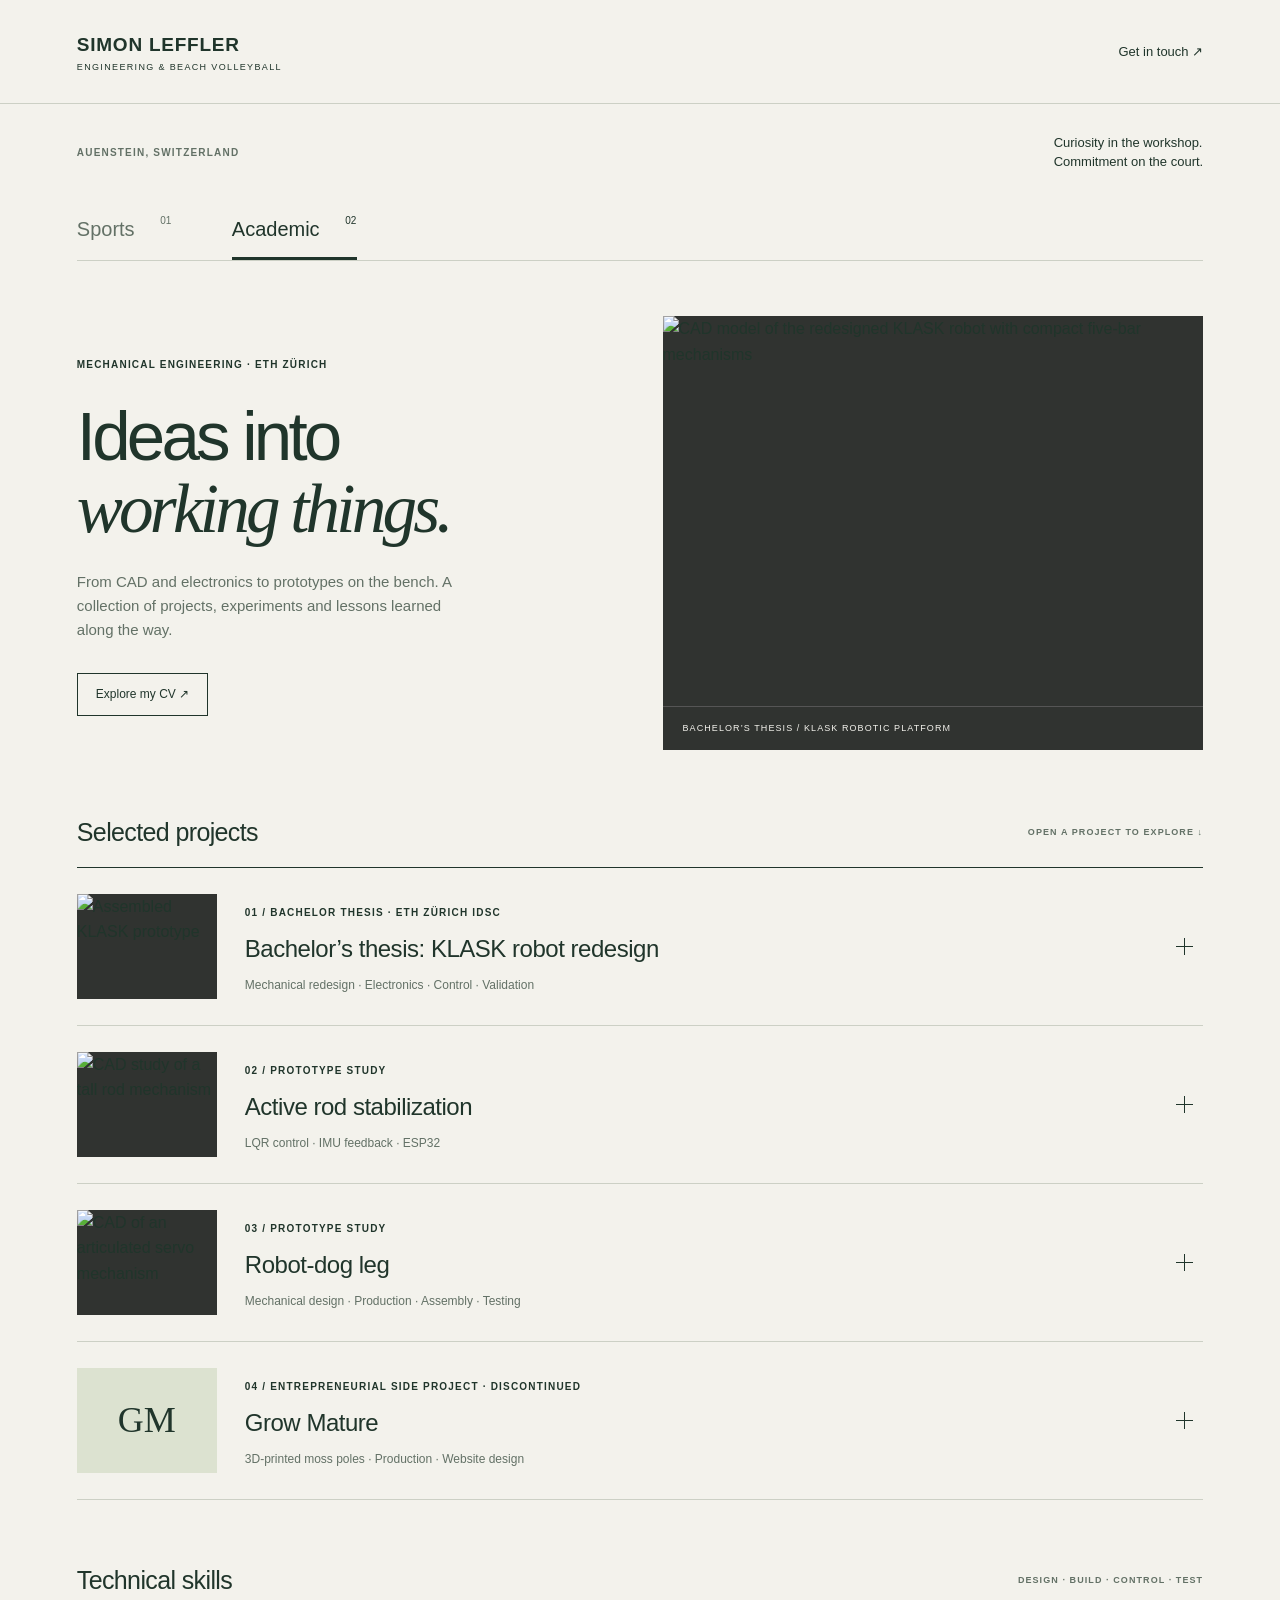
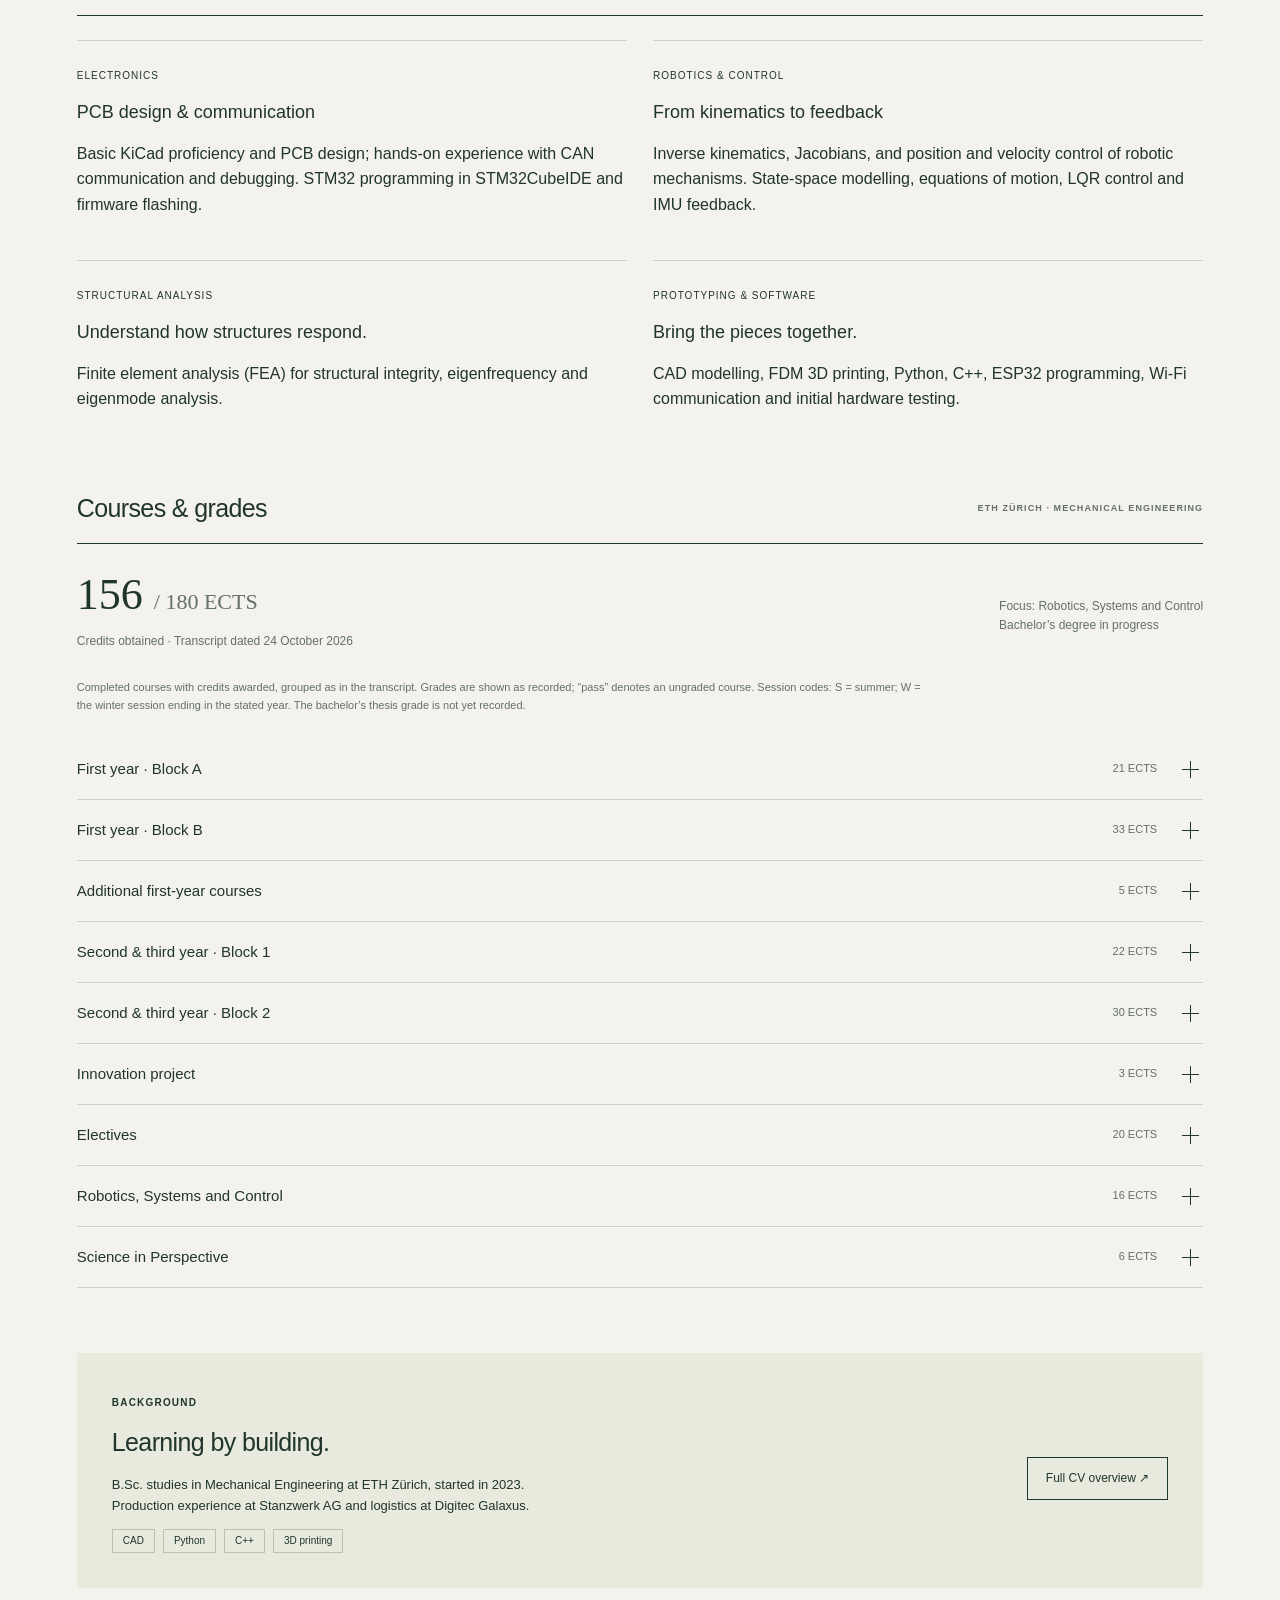
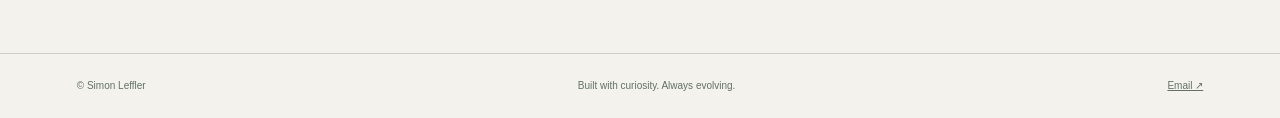
==== index.html @ 55ed2391 "Publish portfolio pages and styling" ====
<!doctype html>
<html lang="en"><head><meta charset="UTF-8"><meta name="viewport" content="width=device-width, initial-scale=1"><meta name="description" content="Simon Leffler — mechanical engineering at ETH Zürich, hands-on projects and beach volleyball."><title>Simon Leffler — Sports & Academic</title><link rel="stylesheet" href="style.css"></head>
<body><header><a class="wordmark" href="#academic">SIMON LEFFLER<span>ENGINEERING & BEACH VOLLEYBALL</span></a><a class="contact" href="mailto:simon.leffler@hotmail.ch">Get in touch ↗</a></header>
<main><div class="intro"><span class="eyebrow">AUENSTEIN, SWITZERLAND</span><p>Curiosity in the workshop.<br>Commitment on the court.</p></div>
<nav role="tablist" aria-label="Portfolio sections"><button role="tab" id="tab-sports" aria-controls="sports" aria-selected="false" tabindex="-1">Sports <span>01</span></button><button role="tab" id="tab-academic" aria-controls="academic" aria-selected="true">Academic <span>02</span></button></nav>
<section id="academic" role="tabpanel" aria-labelledby="tab-academic"><div class="hero academic-hero"><div><span class="eyebrow">MECHANICAL ENGINEERING · ETH ZÜRICH</span><h1>Ideas into<br><em>working things.</em></h1><p>From CAD and electronics to prototypes on the bench. A collection of projects, experiments and lessons learned along the way.</p><a class="button" href="cv.html">Explore my CV ↗</a></div><figure><img src="assets/klask-final.webp" alt="CAD model of the redesigned KLASK robot with compact five-bar mechanisms"><figcaption>BACHELOR’S THESIS / KLASK ROBOTIC PLATFORM</figcaption></figure></div>
<div class="section-label"><h2>Selected projects</h2><span>OPEN A PROJECT TO EXPLORE ↓</span></div>
<details class="project" id="klask"><summary><img src="assets/klask-built.webp" alt="Assembled KLASK prototype"><div><span class="eyebrow">01 / BACHELOR THESIS · ETH ZÜRICH IDSC</span><h3>Bachelor’s thesis: KLASK robot redesign</h3><p>Mechanical redesign · Electronics · Control · Validation</p></div><span class="plus" aria-hidden="true"></span></summary><div class="project-body"><div class="text-grid"><div><h4>The project</h4><p>Redesigning the existing Klasktron platform into a smaller, more affordable and easier-to-assemble research platform. A five-bar parallel linkage replaces the earlier gantry architecture, with two base-mounted direct-drive motors controlling each player mechanism.</p><p>The work brings together PETG parts, workspace analysis, a custom four-layer power/CAN PCB and experimental motion tests. Reinforcement-learning integration and competitive gameplay evaluation remain follow-on work.</p></div><div><h4>What changed</h4><div class="metrics"><div><strong>62%</strong><span>less reported mechanism bench area</span></div><div><strong>59%</strong><span>lower scoped per-player cost</span></div></div><p class="fine">Comparisons exclude camera stands from footprint and exclude power supplies, printed parts, shipping and game board from cost. These are not complete-system savings.</p><p>Motion testing reached a peak encoder-derived speed of 1.34 m/s in circular escalation. A separate circle test measured 1.55 mm radial RMS tracking error at a commanded 0.8 m/s.</p></div></div>
<h4>From CAD to hardware</h4><div class="gallery"><figure><a href="assets/klask-early.webp" target="_blank" rel="noopener"><img loading="lazy" src="assets/klask-early.webp" alt="Earlier KLASK CAD configuration with motors around the board"></a><figcaption>Earlier assembly configuration</figcaption></figure><figure><a href="assets/klask-final.webp" target="_blank" rel="noopener"><img loading="lazy" src="assets/klask-final.webp" alt="Compact KLASK CAD configuration"></a><figcaption>Compact assembly configuration</figcaption></figure><figure><a href="assets/pcb.webp" target="_blank" rel="noopener"><img loading="lazy" src="assets/pcb.webp" alt="Custom power and CAN breakout PCB render"></a><figcaption>Custom four-layer power / CAN interface</figcaption></figure><figure><a href="assets/klask-built.webp" target="_blank" rel="noopener"><img loading="lazy" src="assets/klask-built.webp" alt="Physical KLASK prototype on a laboratory table"></a><figcaption>The assembled prototype</figcaption></figure></div>
<h4>What I learned</h4><p>Alongside the mechanical redesign, I gained experience programming STM32 microcontrollers in STM32CubeIDE and flashing firmware onto the hardware.</p><div class="learning-grid"><article><span>01 / MECHANICS</span><h5>Design the whole system.</h5><p>A compact mechanism still needs accessible connectors, cable clearance and serviceable joints. Bearing fits and PETG creep matter beyond the CAD model.</p></article><article><span>02 / ANALYSIS</span><h5>Match the model to the hardware.</h5><p>Geometry, travel, friction and mass properties must match before simulation and measured torque can be compared meaningfully.</p></article><article><span>03 / CONTROL</span><h5>Simpler hardware can demand more control work.</h5><p>The five-bar design required substantial tuning, debugging and repeated tests. Geometry changes needed corresponding software changes and explicit stopping behaviour.</p></article><article><span>04 / EXPERIMENTS</span><h5>Keep measurements distinct.</h5><p>Tracking error, encoder drift and striker motion describe different things. CAN communication errors remain unresolved; the added oscillator did not fix them.</p></article></div><p class="source">Based on the thesis discussion and conclusion, hardware/CAD documentation, PCB documentation and workspace analysis. Learning summaries are editorial drafts for review.</p></div></details>
<details class="project"><summary><img src="assets/rod-cad.webp" alt="CAD study of a tall rod mechanism"><div><span class="eyebrow">02 / PROTOTYPE STUDY</span><h3>Active rod stabilization</h3><p>LQR control · IMU feedback · ESP32</p></div><span class="plus" aria-hidden="true"></span></summary><div class="project-body"><h4>Stabilizing an unstable equilibrium</h4><p>This project uses a drone motor to stabilize a rod around its unstable zero position. An inertial measurement unit (IMU) provides feedback for a linear quadratic regulator (LQR), bringing dynamic modelling and control into a physical prototype.</p><p>The work combines CAD modelling, ESP32 programming and Wi-Fi communication with controller tuning and initial hardware tests.</p><div class="media-pair"><img loading="lazy" src="assets/rod-cad.webp" alt="Rod assembly CAD with a base and multiple mounted components"><video controls playsinline preload="none" poster="assets/rod-poster.webp" aria-label="Rod mechanism prototype demonstration"><source src="assets/rod-demo.mp4" type="video/mp4"></video></div><h4>What I learned</h4><div class="learning-grid"><article><span>01 / MODELLING</span><h5>Turn mechanics into a control model.</h5><p>Deriving equations of motion (EOM) and expressing the dynamics in state-space form connected the physical system to LQR controller design.</p></article><article><span>02 / CONTROL</span><h5>Take feedback control onto the bench.</h5><p>Working with IMU feedback, tuning the controller and running initial tests showed how a theoretical design behaves on real hardware.</p></article><article><span>03 / BUILDING</span><h5>Connect CAD to a working prototype.</h5><p>Early hands-on project experience brought CAD modelling, physical assembly and testing together in one system.</p></article><article><span>04 / EMBEDDED SYSTEMS</span><h5>Program and communicate with the controller.</h5><p>ESP32 programming and Wi-Fi communication added practical experience at the interface between the embedded controller and the development setup.</p></article></div></div></details>
<details class="project"><summary><img src="assets/servo-cad.webp" alt="CAD of an articulated servo mechanism"><div><span class="eyebrow">03 / PROTOTYPE STUDY</span><h3>Robot-dog leg</h3><p>Mechanical design · Production · Assembly · Testing</p></div><span class="plus" aria-hidden="true"></span></summary><div class="project-body"><h4>From leg design to a working prototype</h4><p>Mechanical design, production, assembly and testing of a leg mechanism intended for integration into a robot dog. The CAD model and physical prototype connect the designed linkage geometry with the movement of the assembled mechanism.</p><div class="media-pair"><img loading="lazy" src="assets/servo-cad.webp" alt="Articulated mechanism CAD with orange and blue links"><video controls playsinline preload="none" poster="assets/servo-poster.webp" aria-label="Servo mechanism motion demonstration"><source src="assets/servo-demo.mp4" type="video/mp4"></video></div><h4>What I learned</h4><div class="text-grid"><div><h5>Design for production and assembly.</h5><p>Developing the leg involved taking a CAD mechanism through part production and assembly, connecting design decisions with the practical requirements of a physical build.</p></div><div><h5>Test before system integration.</h5><p>Testing the assembled leg provided hands-on experience assessing its motion before integration into a complete robot dog.</p></div></div></div></details>
<details class="project text-project"><summary><span class="project-icon">GM</span><div><span class="eyebrow">04 / ENTREPRENEURIAL SIDE PROJECT · DISCONTINUED</span><h3>Grow Mature</h3><p>3D-printed moss poles · Production · Website design</p></div><span class="plus" aria-hidden="true"></span></summary><div class="project-body"><div class="text-grid"><div><h4>From idea to customer</h4><p>A venture producing 3D-printed moss poles for climbing plants. I handled product development and production, website design and shop setup, packaging, shipping, branding, marketing and customer communication.</p><p>The project was discontinued because of limited time.</p></div><div><h4>Learning themes</h4><p>Turning a product idea into a manufacturable item and an online offering; managing the workflow from 3D printing to fulfilment and customer support. Running the venture also highlighted the time required to sustain both production and day-to-day operations.</p></div></div></div></details>
<section class="skills-section"><div class="section-label"><h2>Technical skills</h2><span>DESIGN · BUILD · CONTROL · TEST</span></div><div class="learning-grid"><article><span>ELECTRONICS</span><h5>PCB design & communication</h5><p>Basic KiCad proficiency and PCB design; hands-on experience with CAN communication and debugging. STM32 programming in STM32CubeIDE and firmware flashing.</p></article><article><span>ROBOTICS & CONTROL</span><h5>From kinematics to feedback</h5><p>Inverse kinematics, Jacobians, and position and velocity control of robotic mechanisms. State-space modelling, equations of motion, LQR control and IMU feedback.</p></article><article><span>STRUCTURAL ANALYSIS</span><h5>Understand how structures respond.</h5><p>Finite element analysis (FEA) for structural integrity, eigenfrequency and eigenmode analysis.</p></article><article><span>PROTOTYPING & SOFTWARE</span><h5>Bring the pieces together.</h5><p>CAD modelling, FDM 3D printing, Python, C++, ESP32 programming, Wi-Fi communication and initial hardware testing.</p></article></div></section><section class="coursework" id="coursework"><div class="section-label"><h2>Courses & grades</h2><span>ETH ZÜRICH · MECHANICAL ENGINEERING</span></div><div class="study-progress"><div><strong>156 <span>/ 180 ECTS</span></strong><p>Credits obtained · Transcript dated 24 October 2026</p></div><p>Focus: Robotics, Systems and Control<br>Bachelor’s degree in progress</p></div><p class="fine">Completed courses with credits awarded, grouped as in the transcript. Grades are shown as recorded; “pass” denotes an ungraded course. Session codes: S = summer; W = the winter session ending in the stated year. The bachelor’s thesis grade is not yet recorded.</p><details class="course-group"><summary><span>First year · Block A</span><span>21 ECTS</span><span class="plus" aria-hidden="true"></span></summary><div class="table-scroll"><table><caption>First year · Block A — completed courses</caption><thead><tr><th scope="col">Course</th><th scope="col">Grade</th><th scope="col">ECTS</th><th scope="col">Session</th></tr></thead><tbody><tr><th scope="row">Analysis I</th><td>5.5</td><td>7</td><td>S24</td></tr><tr><th scope="row">Mechanics I</th><td>5.5</td><td>6</td><td>S24</td></tr><tr><th scope="row">Computer Science I</th><td>5.75</td><td>4</td><td>S24</td></tr><tr><th scope="row">Chemistry</th><td>5.75</td><td>4</td><td>S24</td></tr></tbody></table></div></details><details class="course-group"><summary><span>First year · Block B</span><span>33 ECTS</span><span class="plus" aria-hidden="true"></span></summary><div class="table-scroll"><table><caption>First year · Block B — completed courses</caption><thead><tr><th scope="col">Course</th><th scope="col">Grade</th><th scope="col">ECTS</th><th scope="col">Session</th></tr></thead><tbody><tr><th scope="row">Linear Algebra I/Linear Algebra II</th><td>4.25</td><td>6</td><td>S24</td></tr><tr><th scope="row">Computer Science II</th><td>5.25</td><td>4</td><td>S24</td></tr><tr><th scope="row">Analysis II</th><td>5.75</td><td>7</td><td>S24</td></tr><tr><th scope="row">Physics</th><td>5.75</td><td>5</td><td>S24</td></tr><tr><th scope="row">Machine Design</th><td>5</td><td>5</td><td>S24</td></tr><tr><th scope="row">Mechanics II</th><td>5.25</td><td>6</td><td>S24</td></tr></tbody></table></div></details><details class="course-group"><summary><span>Additional first-year courses</span><span>5 ECTS</span><span class="plus" aria-hidden="true"></span></summary><div class="table-scroll"><table><caption>Additional first-year courses — completed courses</caption><thead><tr><th scope="col">Course</th><th scope="col">Grade</th><th scope="col">ECTS</th><th scope="col">Session</th></tr></thead><tbody><tr><th scope="row">Engineering Design and Material Selection</th><td>5.5</td><td>4</td><td>W24</td></tr><tr><th scope="row">Laboratory Course in Physics for Students in Mechanical Engineering</th><td>pass</td><td>1</td><td>S24</td></tr></tbody></table></div></details><details class="course-group"><summary><span>Second &amp; third year · Block 1</span><span>22 ECTS</span><span class="plus" aria-hidden="true"></span></summary><div class="table-scroll"><table><caption>Second &amp; third year · Block 1 — completed courses</caption><thead><tr><th scope="col">Course</th><th scope="col">Grade</th><th scope="col">ECTS</th><th scope="col">Session</th></tr></thead><tbody><tr><th scope="row">Mechanics III</th><td>5</td><td>6</td><td>W25</td></tr><tr><th scope="row">Control Systems I</th><td>5</td><td>4</td><td>W25</td></tr><tr><th scope="row">Thermodynamics I</th><td>4.5</td><td>4</td><td>W25</td></tr><tr><th scope="row">Electrical Engineering I</th><td>4.75</td><td>4</td><td>W25</td></tr><tr><th scope="row">Analysis III</th><td>5.25</td><td>4</td><td>W25</td></tr></tbody></table></div></details><details class="course-group"><summary><span>Second &amp; third year · Block 2</span><span>30 ECTS</span><span class="plus" aria-hidden="true"></span></summary><div class="table-scroll"><table><caption>Second &amp; third year · Block 2 — completed courses</caption><thead><tr><th scope="col">Course</th><th scope="col">Grade</th><th scope="col">ECTS</th><th scope="col">Session</th></tr></thead><tbody><tr><th scope="row">Thermodynamics II</th><td>4.75</td><td>4</td><td>S25</td></tr><tr><th scope="row">Fluid Dynamics</th><td>4.75</td><td>8</td><td>S25</td></tr><tr><th scope="row">Thermodynamics III</th><td>5</td><td>3</td><td>S25</td></tr><tr><th scope="row">Stochastics and Machine Learning</th><td>5</td><td>5</td><td>S25</td></tr><tr><th scope="row">Quantum Mechanics</th><td>4.5</td><td>4</td><td>S25</td></tr><tr><th scope="row">Engineering Materials and Production</th><td>4</td><td>6</td><td>S25</td></tr></tbody></table></div></details><details class="course-group"><summary><span>Innovation project</span><span>3 ECTS</span><span class="plus" aria-hidden="true"></span></summary><div class="table-scroll"><table><caption>Innovation project — completed courses</caption><thead><tr><th scope="col">Course</th><th scope="col">Grade</th><th scope="col">ECTS</th><th scope="col">Session</th></tr></thead><tbody><tr><th scope="row">Innovation Project</th><td>5.25</td><td>3</td><td>W25</td></tr></tbody></table></div></details><details class="course-group"><summary><span>Electives</span><span>20 ECTS</span><span class="plus" aria-hidden="true"></span></summary><div class="table-scroll"><table><caption>Electives — completed courses</caption><thead><tr><th scope="col">Course</th><th scope="col">Grade</th><th scope="col">ECTS</th><th scope="col">Session</th></tr></thead><tbody><tr><th scope="row">Manufacturing</th><td>5</td><td>4</td><td>W26</td></tr><tr><th scope="row">Introduction to Finite Element Analysis</th><td>4.5</td><td>4</td><td>S26</td></tr><tr><th scope="row">Managerial Economics</th><td>5.25</td><td>4</td><td>W26</td></tr><tr><th scope="row">Mass Transfer</th><td>4</td><td>4</td><td>W26</td></tr><tr><th scope="row">Materials for Mechanical Engineers</th><td>5</td><td>4</td><td>S26</td></tr></tbody></table></div></details><details class="course-group"><summary><span>Robotics, Systems and Control</span><span>16 ECTS</span><span class="plus" aria-hidden="true"></span></summary><div class="table-scroll"><table><caption>Robotics, Systems and Control — completed courses</caption><thead><tr><th scope="col">Course</th><th scope="col">Grade</th><th scope="col">ECTS</th><th scope="col">Session</th></tr></thead><tbody><tr><th scope="row">Introduction to Photonics</th><td>5.25</td><td>4</td><td>W26</td></tr><tr><th scope="row">Manufacturing of Electronic Devices</th><td>4.75</td><td>4</td><td>W26</td></tr><tr><th scope="row">Microrobotics</th><td>5.5</td><td>4</td><td>W26</td></tr><tr><th scope="row">Nanorobotics</th><td>4.75</td><td>4</td><td>S26</td></tr></tbody></table></div></details><details class="course-group"><summary><span>Science in Perspective</span><span>6 ECTS</span><span class="plus" aria-hidden="true"></span></summary><div class="table-scroll"><table><caption>Science in Perspective — completed courses</caption><thead><tr><th scope="col">Course</th><th scope="col">Grade</th><th scope="col">ECTS</th><th scope="col">Session</th></tr></thead><tbody><tr><th scope="row">Aesthetics: On the History and Theory of Beauty</th><td>5.5</td><td>3</td><td>S25</td></tr><tr><th scope="row">Technology and Policy of Electrical Energy Storage</th><td>4.75</td><td>3</td><td>S25</td></tr></tbody></table></div></details></section><aside class="cv-strip"><div><span class="eyebrow">BACKGROUND</span><h2>Learning by building.</h2><p>B.Sc. studies in Mechanical Engineering at ETH Zürich, started in 2023.<br>Production experience at Stanzwerk AG and logistics at Digitec Galaxus.</p><div class="tags"><span>CAD</span><span>Python</span><span>C++</span><span>3D printing</span></div></div><a class="button" href="cv.html">Full CV overview ↗</a></aside></section>
<section id="sports" role="tabpanel" aria-labelledby="tab-sports" hidden><div class="hero sports-hero"><div><span class="eyebrow">BEACH VOLLEYBALL · BLOCKER</span><h1>One point.<br><em>Then the next.</em></h1><p>From Auenstein to the top of Swiss beach volleyball. The seasons, the people and the work behind the results.</p><a class="button" href="assets/sponsoring-2027.pdf" target="_blank" rel="noopener">Sponsoring 2027 ↗</a></div><figure><img src="assets/sport.webp" alt="Simon Leffler holding a volleyball on court"><figcaption>SIMON LEFFLER / BEACH VOLLEYBALL</figcaption></figure></div><div class="sport-intro"><p>Swiss U23 champion in 2024 & 2025.<br>Fourth at the Elite Swiss Championships in 2026.</p><span>190 CM<br>AUENSTEIN, AARGAU</span></div><div class="section-label"><h2>Season by season</h2><span>OPEN A YEAR TO EXPLORE ↓</span></div><div id="seasons"></div><aside class="cv-strip"><div><span class="eyebrow">THE NEXT CHAPTER</span><h2>More time on the sand.</h2><p>The 2027 ambition: more quality in training and recovery,<br>more international experience, and greater consistency.</p></div><a class="button" href="mailto:simon.leffler@hotmail.ch">Let’s connect ↗</a></aside></section>
</main><footer><span>© Simon Leffler</span><span>Built with curiosity. Always evolving.</span><a href="mailto:simon.leffler@hotmail.ch">Email ↗</a></footer><script src="content.js"></script><script src="app.js"></script></body></html>
---- style.css ----
:root{--paper:#f3f2ec;--ink:#20352b;--muted:#637166;--line:#ccd0c5;--accent:#d6e6a7}*{box-sizing:border-box}body{margin:0;background:var(--paper);color:var(--ink);font-family:Arial,Helvetica,sans-serif;line-height:1.6}a{color:inherit}button{font:inherit}header,main,footer{max-width:1440px;margin:auto;padding-left:6%;padding-right:6%}header{display:flex;justify-content:space-between;align-items:center;padding-top:30px;padding-bottom:28px;border-bottom:1px solid var(--line)}.wordmark{font-size:19px;font-weight:800;text-decoration:none;letter-spacing:.04em}.wordmark span{display:block;font-size:9px;letter-spacing:.15em;font-weight:400}.contact{font-size:13px;text-decoration:none}.intro{display:flex;justify-content:space-between;align-items:center;padding:30px 0}.intro p{margin:0;font-size:13px;line-height:1.45}.eyebrow,.section-label>span{font-size:10px;letter-spacing:.12em;font-weight:600}.intro>.eyebrow{color:var(--muted)}nav{display:flex;gap:30px;border-bottom:1px solid var(--line)}nav button{background:none;border:0;border-bottom:3px solid transparent;padding:12px 0;min-width:125px;text-align:left;color:var(--muted);font-size:20px;cursor:pointer}nav button[aria-selected=true]{color:var(--ink);border-color:var(--ink)}nav button span{font-size:10px;margin-left:20px;vertical-align:top}.hero{display:grid;grid-template-columns:1fr 1fr;gap:45px;align-items:center;padding:55px 0 62px}.hero h1{font-size:clamp(44px,5.4vw,76px);line-height:1.04;letter-spacing:-.055em;font-weight:500;margin:25px 0}.hero h1 em{font-family:Georgia,serif;font-weight:400}.hero p{max-width:400px;font-size:15px;color:var(--muted)}.button{display:inline-block;text-decoration:none;border:1px solid var(--ink);padding:11px 18px;font-size:12px;margin-top:16px}.button:hover{background:var(--ink);color:var(--paper)}figure{margin:0}.hero figure{background:#303330;overflow:hidden}.hero img{width:100%;height:390px;object-fit:contain;display:block}.hero figcaption{color:#f3f2ec;font-size:9px;letter-spacing:.12em;padding:14px 20px;border-top:1px solid #555}.sports-hero img{object-fit:cover}.section-label{display:flex;justify-content:space-between;align-items:center;border-bottom:1px solid var(--ink);padding-bottom:15px}h2{font-size:25px;letter-spacing:-.025em;font-weight:500;margin:0}.section-label>span{color:var(--muted);font-size:9px}.project{border-bottom:1px solid var(--line)}summary{cursor:pointer;list-style:none}summary::-webkit-details-marker{display:none}.project>summary{display:grid;grid-template-columns:140px 1fr 30px;gap:28px;align-items:center;padding:26px 0}.project>summary>img{width:140px;height:105px;object-fit:cover;background:#303330}.project>summary h3{font-size:24px;font-weight:500;letter-spacing:-.02em;margin:7px 0}.project>summary p{font-size:12px;margin:0;color:var(--muted)}.plus{width:24px;height:24px;position:relative}.plus:before,.plus:after{content:'';position:absolute;background:var(--ink);width:17px;height:1px;left:3px;top:12px}.plus:after{transform:rotate(90deg)}details[open]>summary .plus:after{transform:none}.project-body{padding:12px 0 45px}h4{font-size:21px;font-weight:500;margin:16px 0}h5{font-size:18px;line-height:1.3;margin:15px 0;font-weight:500}.project-body p{font-size:14px;color:#4c5c51;max-width:800px}.text-grid{display:grid;grid-template-columns:1fr 1fr;gap:60px}.metrics{display:flex;gap:35px}.metrics strong{font:48px Georgia,serif;display:block}.metrics span{font-size:11px;display:block;max-width:140px}.project-body .fine,.fine{font-size:11px;line-height:1.6}.gallery{display:grid;grid-template-columns:1fr 1fr;gap:20px;margin:24px 0 40px}.gallery img{display:block;width:100%;height:300px;object-fit:contain;background:#303330}.gallery figcaption{font-size:11px;padding-top:8px;color:var(--muted)}.learning-grid{display:grid;grid-template-columns:1fr 1fr;gap:26px}.learning-grid article{border-top:1px solid var(--line);padding-top:20px}.learning-grid article>span{font-size:10px;letter-spacing:.1em}.source{font-size:11px!important;margin-top:28px}.media-pair{display:grid;grid-template-columns:1fr 1fr;gap:25px;margin-top:30px}.media-pair img,.media-pair video{width:100%;height:460px;object-fit:contain;background:#303330}.project-icon{font:36px Georgia,serif;background:#dce2d0;height:105px;display:grid;place-items:center}.cv-strip{margin:65px 0;display:flex;justify-content:space-between;align-items:center;padding:35px;background:#e7eadd;gap:25px}.cv-strip h2{margin-top:8px}.cv-strip p{font-size:13px}.cv-strip .button{white-space:nowrap}.tags{display:flex;gap:8px;flex-wrap:wrap}.tags span{font-size:10px;border:1px solid #bac3ae;padding:3px 10px}.sport-intro{display:flex;justify-content:space-between;padding:0 0 45px;align-items:center}.sport-intro p{font:25px/1.5 Georgia,serif}.sport-intro>span{font-size:10px;letter-spacing:.12em}.year{border-bottom:1px solid var(--line)}.year summary{display:grid;grid-template-columns:120px 1fr 30px;align-items:center;padding:25px 0;gap:20px}.year-number{font:36px Georgia,serif}.year-title{font-size:18px}.year-body{padding:0 0 30px 140px}.year-body p{font-size:14px}.year-body ul{padding-left:20px;font-size:14px}.pending{border-left:2px solid #becb9e;padding-left:16px;color:var(--muted);font-size:12px!important}.year-body .badge{font-size:10px;letter-spacing:.1em;color:var(--muted)}footer{border-top:1px solid var(--line);padding-top:24px;padding-bottom:24px;display:flex;justify-content:space-between;font-size:10px;color:var(--muted)}[hidden]{display:none!important}:focus-visible{outline:3px solid #8a9e54;outline-offset:5px}summary:hover h3,summary:hover .year-title{text-decoration:underline;text-underline-offset:5px}@media(max-width:750px){header,main,footer{padding-left:6%;padding-right:6%}.wordmark{font-size:16px}.intro{gap:20px}.intro p{font-size:11px}.hero{grid-template-columns:1fr;gap:25px;padding:35px 0}.hero h1{font-size:52px}.hero img{height:320px}.hero p{max-width:100%}.project>summary{grid-template-columns:75px 1fr 22px;gap:15px}.project>summary>img,.project-icon{width:75px;height:80px}.project>summary h3{font-size:19px}.project>summary .eyebrow{font-size:8px}.project>summary p{font-size:10px}.section-label>span{max-width:105px;text-align:right}.text-grid,.learning-grid{grid-template-columns:1fr;gap:12px}.gallery{gap:12px}.gallery img{height:180px}.media-pair{gap:12px}.media-pair img,.media-pair video{height:330px}.cv-strip{display:block;padding:25px;margin:40px 0}.year summary{grid-template-columns:75px 1fr 24px;gap:12px}.year-number{font-size:28px}.year-title{font-size:16px}.year-body{padding-left:0}.sport-intro{gap:15px}.sport-intro p{font-size:20px}footer{gap:15px;flex-wrap:wrap}footer span:nth-child(2){display:none}}
.skills-section,.coursework{margin-top:60px}.skills-section .learning-grid{margin-top:24px}.study-progress{display:flex;justify-content:space-between;align-items:center;gap:25px;padding:25px 0 5px}.study-progress strong{font:44px Georgia,serif}.study-progress strong span{font-size:22px;color:var(--muted)}.study-progress p{font-size:12px;color:var(--muted)}.coursework>.fine{max-width:850px;margin-bottom:25px;color:var(--muted)}.course-group{border-bottom:1px solid var(--line)}.course-group summary{display:grid;grid-template-columns:1fr auto 24px;gap:22px;align-items:center;padding:18px 0;font-size:15px}.course-group summary>span:nth-child(2){font-size:11px;color:var(--muted)}.table-scroll{overflow-x:auto;margin-bottom:22px}table{width:100%;border-collapse:collapse;text-align:left;font-size:12px}caption{text-align:left;font-size:11px;color:var(--muted);padding:0 0 12px}th,td{padding:12px 10px;border-bottom:1px solid var(--line);vertical-align:top}thead th{font-size:10px;text-transform:uppercase;letter-spacing:.08em}tbody th{font-weight:400}td{white-space:nowrap;font-variant-numeric:tabular-nums}th:first-child{padding-left:0;width:65%}@media(max-width:750px){.study-progress{align-items:start;flex-direction:column;gap:0}.course-group summary{gap:10px;font-size:14px}th,td{padding:10px 6px}.skills-section,.coursework{margin-top:40px}}
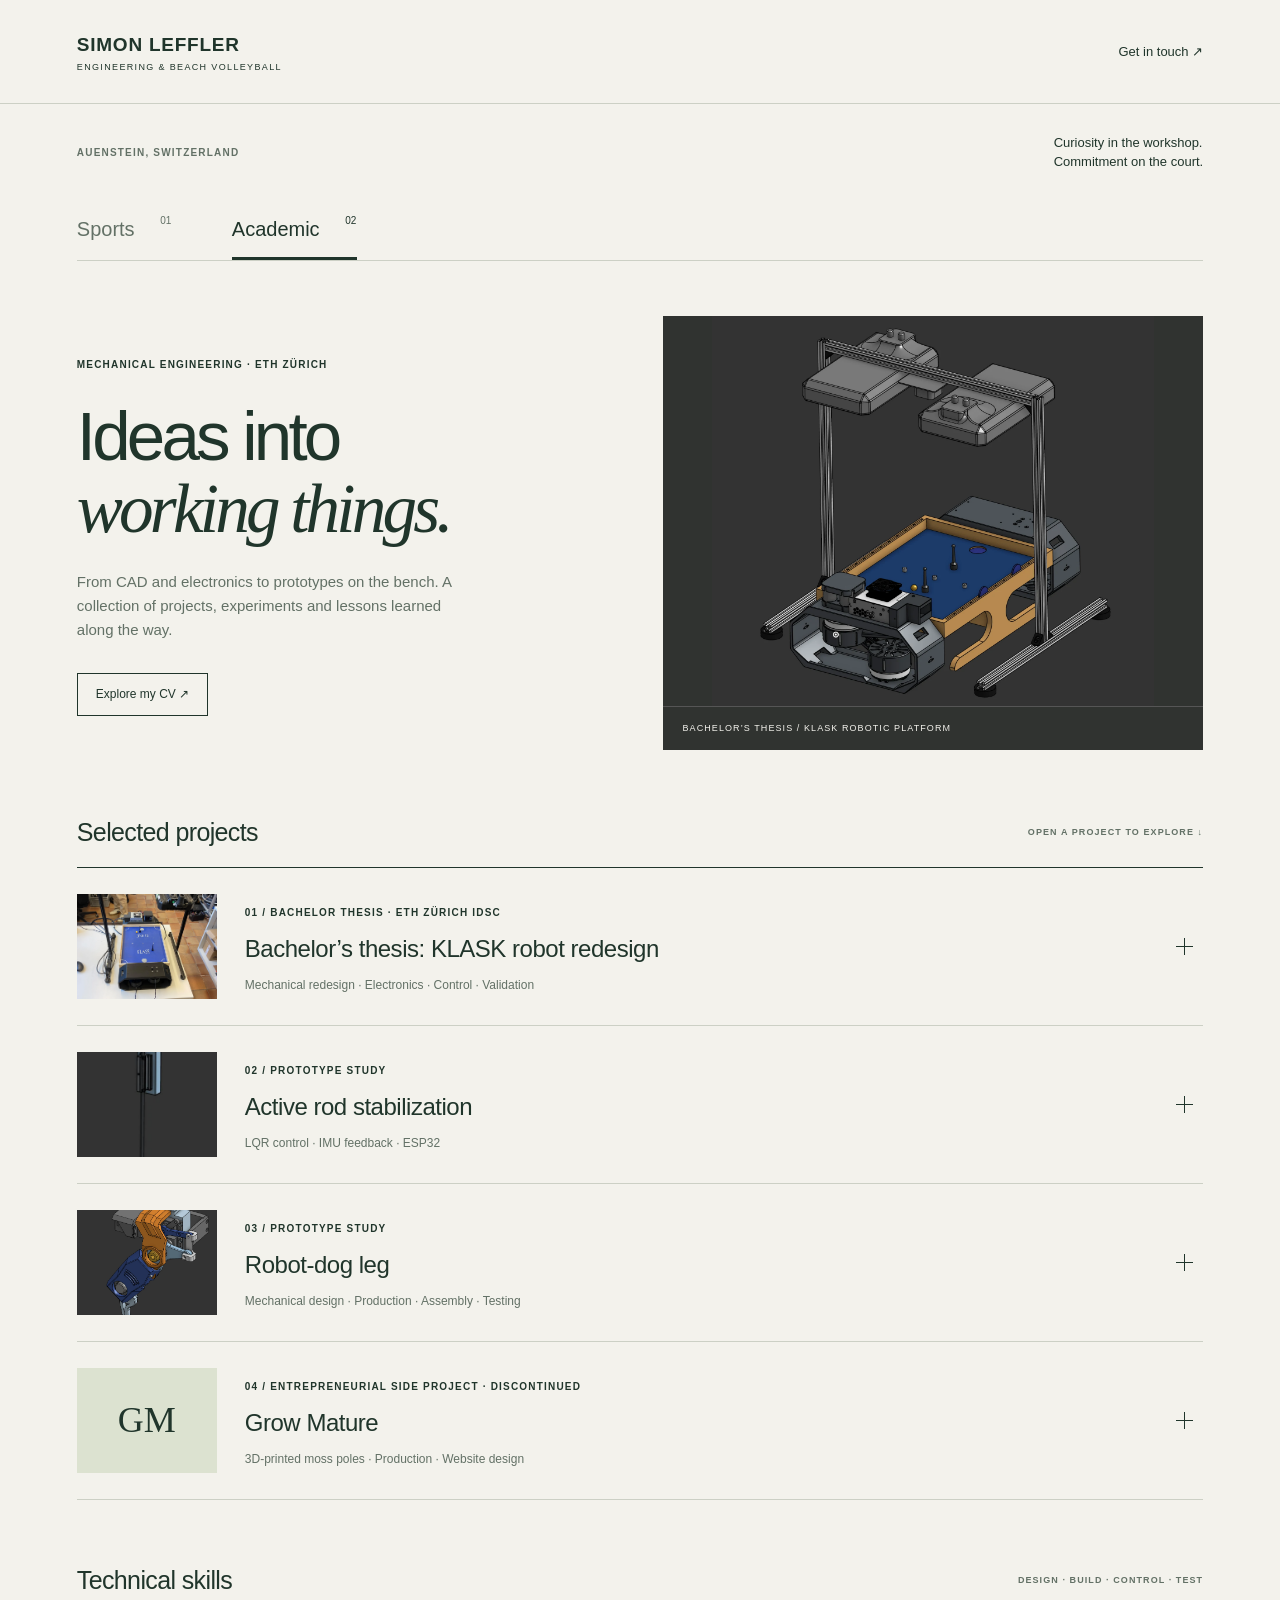
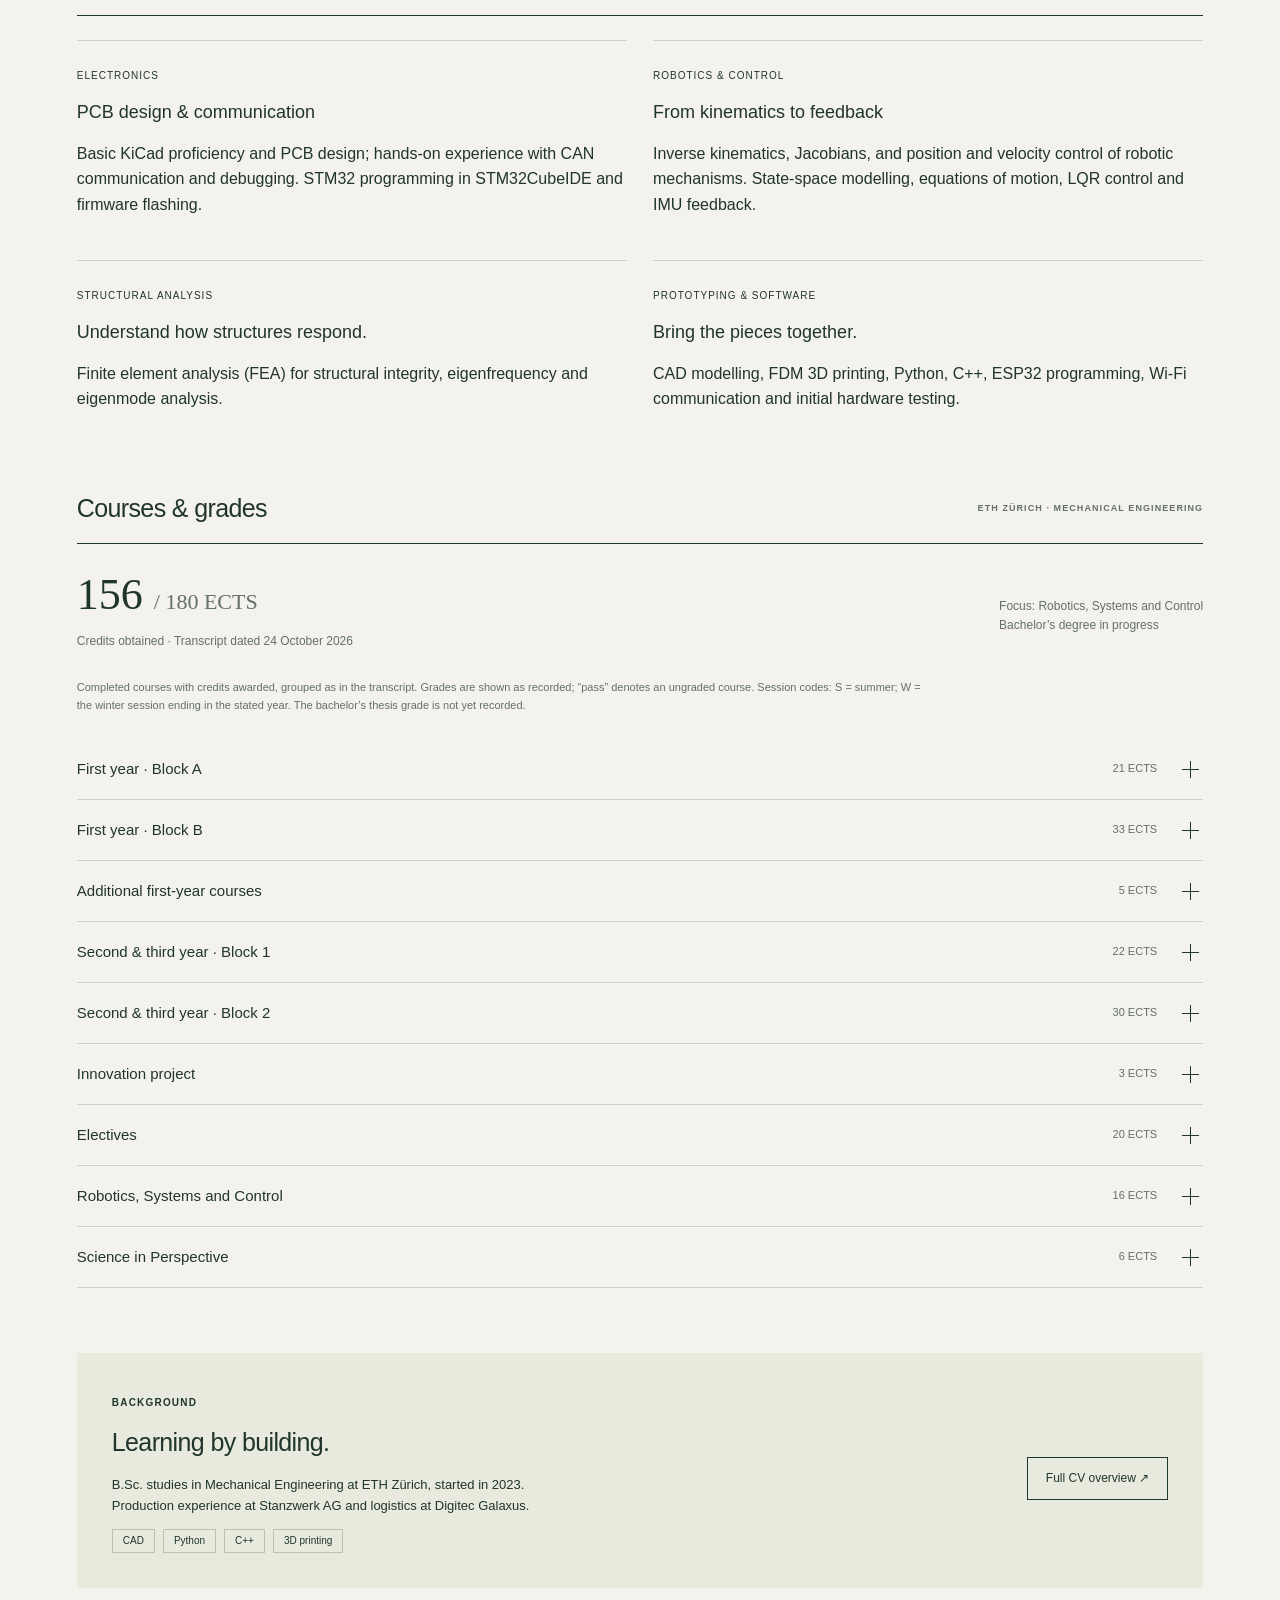
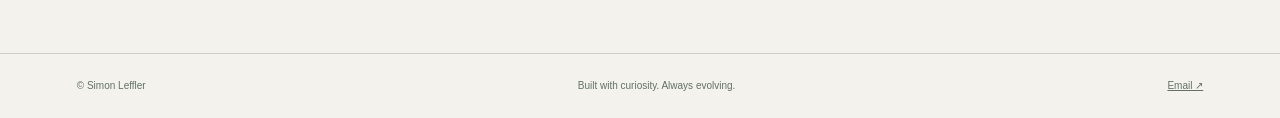
==== commit c8960f5a: "Refresh cached season content for returning visitors" ====
--- a/index.html
+++ b/index.html
@@ -13,4 +13,4 @@
 <details class="project text-project"><summary><span class="project-icon">GM</span><div><span class="eyebrow">04 / ENTREPRENEURIAL SIDE PROJECT · DISCONTINUED</span><h3>Grow Mature</h3><p>3D-printed moss poles · Production · Website design</p></div><span class="plus" aria-hidden="true"></span></summary><div class="project-body"><div class="text-grid"><div><h4>From idea to customer</h4><p>A venture producing 3D-printed moss poles for climbing plants. I handled product development and production, website design and shop setup, packaging, shipping, branding, marketing and customer communication.</p><p>The project was discontinued because of limited time.</p></div><div><h4>Learning themes</h4><p>Turning a product idea into a manufacturable item and an online offering; managing the workflow from 3D printing to fulfilment and customer support. Running the venture also highlighted the time required to sustain both production and day-to-day operations.</p></div></div></div></details>
 <section class="skills-section"><div class="section-label"><h2>Technical skills</h2><span>DESIGN · BUILD · CONTROL · TEST</span></div><div class="learning-grid"><article><span>ELECTRONICS</span><h5>PCB design & communication</h5><p>Basic KiCad proficiency and PCB design; hands-on experience with CAN communication and debugging. STM32 programming in STM32CubeIDE and firmware flashing.</p></article><article><span>ROBOTICS & CONTROL</span><h5>From kinematics to feedback</h5><p>Inverse kinematics, Jacobians, and position and velocity control of robotic mechanisms. State-space modelling, equations of motion, LQR control and IMU feedback.</p></article><article><span>STRUCTURAL ANALYSIS</span><h5>Understand how structures respond.</h5><p>Finite element analysis (FEA) for structural integrity, eigenfrequency and eigenmode analysis.</p></article><article><span>PROTOTYPING & SOFTWARE</span><h5>Bring the pieces together.</h5><p>CAD modelling, FDM 3D printing, Python, C++, ESP32 programming, Wi-Fi communication and initial hardware testing.</p></article></div></section><section class="coursework" id="coursework"><div class="section-label"><h2>Courses & grades</h2><span>ETH ZÜRICH · MECHANICAL ENGINEERING</span></div><div class="study-progress"><div><strong>156 <span>/ 180 ECTS</span></strong><p>Credits obtained · Transcript dated 24 October 2026</p></div><p>Focus: Robotics, Systems and Control<br>Bachelor’s degree in progress</p></div><p class="fine">Completed courses with credits awarded, grouped as in the transcript. Grades are shown as recorded; “pass” denotes an ungraded course. Session codes: S = summer; W = the winter session ending in the stated year. The bachelor’s thesis grade is not yet recorded.</p><details class="course-group"><summary><span>First year · Block A</span><span>21 ECTS</span><span class="plus" aria-hidden="true"></span></summary><div class="table-scroll"><table><caption>First year · Block A — completed courses</caption><thead><tr><th scope="col">Course</th><th scope="col">Grade</th><th scope="col">ECTS</th><th scope="col">Session</th></tr></thead><tbody><tr><th scope="row">Analysis I</th><td>5.5</td><td>7</td><td>S24</td></tr><tr><th scope="row">Mechanics I</th><td>5.5</td><td>6</td><td>S24</td></tr><tr><th scope="row">Computer Science I</th><td>5.75</td><td>4</td><td>S24</td></tr><tr><th scope="row">Chemistry</th><td>5.75</td><td>4</td><td>S24</td></tr></tbody></table></div></details><details class="course-group"><summary><span>First year · Block B</span><span>33 ECTS</span><span class="plus" aria-hidden="true"></span></summary><div class="table-scroll"><table><caption>First year · Block B — completed courses</caption><thead><tr><th scope="col">Course</th><th scope="col">Grade</th><th scope="col">ECTS</th><th scope="col">Session</th></tr></thead><tbody><tr><th scope="row">Linear Algebra I/Linear Algebra II</th><td>4.25</td><td>6</td><td>S24</td></tr><tr><th scope="row">Computer Science II</th><td>5.25</td><td>4</td><td>S24</td></tr><tr><th scope="row">Analysis II</th><td>5.75</td><td>7</td><td>S24</td></tr><tr><th scope="row">Physics</th><td>5.75</td><td>5</td><td>S24</td></tr><tr><th scope="row">Machine Design</th><td>5</td><td>5</td><td>S24</td></tr><tr><th scope="row">Mechanics II</th><td>5.25</td><td>6</td><td>S24</td></tr></tbody></table></div></details><details class="course-group"><summary><span>Additional first-year courses</span><span>5 ECTS</span><span class="plus" aria-hidden="true"></span></summary><div class="table-scroll"><table><caption>Additional first-year courses — completed courses</caption><thead><tr><th scope="col">Course</th><th scope="col">Grade</th><th scope="col">ECTS</th><th scope="col">Session</th></tr></thead><tbody><tr><th scope="row">Engineering Design and Material Selection</th><td>5.5</td><td>4</td><td>W24</td></tr><tr><th scope="row">Laboratory Course in Physics for Students in Mechanical Engineering</th><td>pass</td><td>1</td><td>S24</td></tr></tbody></table></div></details><details class="course-group"><summary><span>Second &amp; third year · Block 1</span><span>22 ECTS</span><span class="plus" aria-hidden="true"></span></summary><div class="table-scroll"><table><caption>Second &amp; third year · Block 1 — completed courses</caption><thead><tr><th scope="col">Course</th><th scope="col">Grade</th><th scope="col">ECTS</th><th scope="col">Session</th></tr></thead><tbody><tr><th scope="row">Mechanics III</th><td>5</td><td>6</td><td>W25</td></tr><tr><th scope="row">Control Systems I</th><td>5</td><td>4</td><td>W25</td></tr><tr><th scope="row">Thermodynamics I</th><td>4.5</td><td>4</td><td>W25</td></tr><tr><th scope="row">Electrical Engineering I</th><td>4.75</td><td>4</td><td>W25</td></tr><tr><th scope="row">Analysis III</th><td>5.25</td><td>4</td><td>W25</td></tr></tbody></table></div></details><details class="course-group"><summary><span>Second &amp; third year · Block 2</span><span>30 ECTS</span><span class="plus" aria-hidden="true"></span></summary><div class="table-scroll"><table><caption>Second &amp; third year · Block 2 — completed courses</caption><thead><tr><th scope="col">Course</th><th scope="col">Grade</th><th scope="col">ECTS</th><th scope="col">Session</th></tr></thead><tbody><tr><th scope="row">Thermodynamics II</th><td>4.75</td><td>4</td><td>S25</td></tr><tr><th scope="row">Fluid Dynamics</th><td>4.75</td><td>8</td><td>S25</td></tr><tr><th scope="row">Thermodynamics III</th><td>5</td><td>3</td><td>S25</td></tr><tr><th scope="row">Stochastics and Machine Learning</th><td>5</td><td>5</td><td>S25</td></tr><tr><th scope="row">Quantum Mechanics</th><td>4.5</td><td>4</td><td>S25</td></tr><tr><th scope="row">Engineering Materials and Production</th><td>4</td><td>6</td><td>S25</td></tr></tbody></table></div></details><details class="course-group"><summary><span>Innovation project</span><span>3 ECTS</span><span class="plus" aria-hidden="true"></span></summary><div class="table-scroll"><table><caption>Innovation project — completed courses</caption><thead><tr><th scope="col">Course</th><th scope="col">Grade</th><th scope="col">ECTS</th><th scope="col">Session</th></tr></thead><tbody><tr><th scope="row">Innovation Project</th><td>5.25</td><td>3</td><td>W25</td></tr></tbody></table></div></details><details class="course-group"><summary><span>Electives</span><span>20 ECTS</span><span class="plus" aria-hidden="true"></span></summary><div class="table-scroll"><table><caption>Electives — completed courses</caption><thead><tr><th scope="col">Course</th><th scope="col">Grade</th><th scope="col">ECTS</th><th scope="col">Session</th></tr></thead><tbody><tr><th scope="row">Manufacturing</th><td>5</td><td>4</td><td>W26</td></tr><tr><th scope="row">Introduction to Finite Element Analysis</th><td>4.5</td><td>4</td><td>S26</td></tr><tr><th scope="row">Managerial Economics</th><td>5.25</td><td>4</td><td>W26</td></tr><tr><th scope="row">Mass Transfer</th><td>4</td><td>4</td><td>W26</td></tr><tr><th scope="row">Materials for Mechanical Engineers</th><td>5</td><td>4</td><td>S26</td></tr></tbody></table></div></details><details class="course-group"><summary><span>Robotics, Systems and Control</span><span>16 ECTS</span><span class="plus" aria-hidden="true"></span></summary><div class="table-scroll"><table><caption>Robotics, Systems and Control — completed courses</caption><thead><tr><th scope="col">Course</th><th scope="col">Grade</th><th scope="col">ECTS</th><th scope="col">Session</th></tr></thead><tbody><tr><th scope="row">Introduction to Photonics</th><td>5.25</td><td>4</td><td>W26</td></tr><tr><th scope="row">Manufacturing of Electronic Devices</th><td>4.75</td><td>4</td><td>W26</td></tr><tr><th scope="row">Microrobotics</th><td>5.5</td><td>4</td><td>W26</td></tr><tr><th scope="row">Nanorobotics</th><td>4.75</td><td>4</td><td>S26</td></tr></tbody></table></div></details><details class="course-group"><summary><span>Science in Perspective</span><span>6 ECTS</span><span class="plus" aria-hidden="true"></span></summary><div class="table-scroll"><table><caption>Science in Perspective — completed courses</caption><thead><tr><th scope="col">Course</th><th scope="col">Grade</th><th scope="col">ECTS</th><th scope="col">Session</th></tr></thead><tbody><tr><th scope="row">Aesthetics: On the History and Theory of Beauty</th><td>5.5</td><td>3</td><td>S25</td></tr><tr><th scope="row">Technology and Policy of Electrical Energy Storage</th><td>4.75</td><td>3</td><td>S25</td></tr></tbody></table></div></details></section><aside class="cv-strip"><div><span class="eyebrow">BACKGROUND</span><h2>Learning by building.</h2><p>B.Sc. studies in Mechanical Engineering at ETH Zürich, started in 2023.<br>Production experience at Stanzwerk AG and logistics at Digitec Galaxus.</p><div class="tags"><span>CAD</span><span>Python</span><span>C++</span><span>3D printing</span></div></div><a class="button" href="cv.html">Full CV overview ↗</a></aside></section>
 <section id="sports" role="tabpanel" aria-labelledby="tab-sports" hidden><div class="hero sports-hero"><div><span class="eyebrow">BEACH VOLLEYBALL · BLOCKER</span><h1>One point.<br><em>Then the next.</em></h1><p>From Auenstein to the top of Swiss beach volleyball. The seasons, the people and the work behind the results.</p><a class="button" href="assets/sponsoring-2027.pdf" target="_blank" rel="noopener">Sponsoring 2027 ↗</a></div><figure><img src="assets/sport.webp" alt="Simon Leffler holding a volleyball on court"><figcaption>SIMON LEFFLER / BEACH VOLLEYBALL</figcaption></figure></div><div class="sport-intro"><p>Swiss U23 champion in 2024 & 2025.<br>Fourth at the Elite Swiss Championships in 2026.</p><span>190 CM<br>AUENSTEIN, AARGAU</span></div><div class="section-label"><h2>Season by season</h2><span>OPEN A YEAR TO EXPLORE ↓</span></div><div id="seasons"></div><aside class="cv-strip"><div><span class="eyebrow">THE NEXT CHAPTER</span><h2>More time on the sand.</h2><p>The 2027 ambition: more quality in training and recovery,<br>more international experience, and greater consistency.</p></div><a class="button" href="mailto:simon.leffler@hotmail.ch">Let’s connect ↗</a></aside></section>
-</main><footer><span>© Simon Leffler</span><span>Built with curiosity. Always evolving.</span><a href="mailto:simon.leffler@hotmail.ch">Email ↗</a></footer><script src="content.js"></script><script src="app.js"></script></body></html>
+</main><footer><span>© Simon Leffler</span><span>Built with curiosity. Always evolving.</span><a href="mailto:simon.leffler@hotmail.ch">Email ↗</a></footer><script src="content.js?v=2024-story"></script><script src="app.js"></script></body></html>
--- a/style.css
+++ b/style.css
@@ -1,2 +1,6 @@
 :root{--paper:#f3f2ec;--ink:#20352b;--muted:#637166;--line:#ccd0c5;--accent:#d6e6a7}*{box-sizing:border-box}body{margin:0;background:var(--paper);color:var(--ink);font-family:Arial,Helvetica,sans-serif;line-height:1.6}a{color:inherit}button{font:inherit}header,main,footer{max-width:1440px;margin:auto;padding-left:6%;padding-right:6%}header{display:flex;justify-content:space-between;align-items:center;padding-top:30px;padding-bottom:28px;border-bottom:1px solid var(--line)}.wordmark{font-size:19px;font-weight:800;text-decoration:none;letter-spacing:.04em}.wordmark span{display:block;font-size:9px;letter-spacing:.15em;font-weight:400}.contact{font-size:13px;text-decoration:none}.intro{display:flex;justify-content:space-between;align-items:center;padding:30px 0}.intro p{margin:0;font-size:13px;line-height:1.45}.eyebrow,.section-label>span{font-size:10px;letter-spacing:.12em;font-weight:600}.intro>.eyebrow{color:var(--muted)}nav{display:flex;gap:30px;border-bottom:1px solid var(--line)}nav button{background:none;border:0;border-bottom:3px solid transparent;padding:12px 0;min-width:125px;text-align:left;color:var(--muted);font-size:20px;cursor:pointer}nav button[aria-selected=true]{color:var(--ink);border-color:var(--ink)}nav button span{font-size:10px;margin-left:20px;vertical-align:top}.hero{display:grid;grid-template-columns:1fr 1fr;gap:45px;align-items:center;padding:55px 0 62px}.hero h1{font-size:clamp(44px,5.4vw,76px);line-height:1.04;letter-spacing:-.055em;font-weight:500;margin:25px 0}.hero h1 em{font-family:Georgia,serif;font-weight:400}.hero p{max-width:400px;font-size:15px;color:var(--muted)}.button{display:inline-block;text-decoration:none;border:1px solid var(--ink);padding:11px 18px;font-size:12px;margin-top:16px}.button:hover{background:var(--ink);color:var(--paper)}figure{margin:0}.hero figure{background:#303330;overflow:hidden}.hero img{width:100%;height:390px;object-fit:contain;display:block}.hero figcaption{color:#f3f2ec;font-size:9px;letter-spacing:.12em;padding:14px 20px;border-top:1px solid #555}.sports-hero img{object-fit:cover}.section-label{display:flex;justify-content:space-between;align-items:center;border-bottom:1px solid var(--ink);padding-bottom:15px}h2{font-size:25px;letter-spacing:-.025em;font-weight:500;margin:0}.section-label>span{color:var(--muted);font-size:9px}.project{border-bottom:1px solid var(--line)}summary{cursor:pointer;list-style:none}summary::-webkit-details-marker{display:none}.project>summary{display:grid;grid-template-columns:140px 1fr 30px;gap:28px;align-items:center;padding:26px 0}.project>summary>img{width:140px;height:105px;object-fit:cover;background:#303330}.project>summary h3{font-size:24px;font-weight:500;letter-spacing:-.02em;margin:7px 0}.project>summary p{font-size:12px;margin:0;color:var(--muted)}.plus{width:24px;height:24px;position:relative}.plus:before,.plus:after{content:'';position:absolute;background:var(--ink);width:17px;height:1px;left:3px;top:12px}.plus:after{transform:rotate(90deg)}details[open]>summary .plus:after{transform:none}.project-body{padding:12px 0 45px}h4{font-size:21px;font-weight:500;margin:16px 0}h5{font-size:18px;line-height:1.3;margin:15px 0;font-weight:500}.project-body p{font-size:14px;color:#4c5c51;max-width:800px}.text-grid{display:grid;grid-template-columns:1fr 1fr;gap:60px}.metrics{display:flex;gap:35px}.metrics strong{font:48px Georgia,serif;display:block}.metrics span{font-size:11px;display:block;max-width:140px}.project-body .fine,.fine{font-size:11px;line-height:1.6}.gallery{display:grid;grid-template-columns:1fr 1fr;gap:20px;margin:24px 0 40px}.gallery img{display:block;width:100%;height:300px;object-fit:contain;background:#303330}.gallery figcaption{font-size:11px;padding-top:8px;color:var(--muted)}.learning-grid{display:grid;grid-template-columns:1fr 1fr;gap:26px}.learning-grid article{border-top:1px solid var(--line);padding-top:20px}.learning-grid article>span{font-size:10px;letter-spacing:.1em}.source{font-size:11px!important;margin-top:28px}.media-pair{display:grid;grid-template-columns:1fr 1fr;gap:25px;margin-top:30px}.media-pair img,.media-pair video{width:100%;height:460px;object-fit:contain;background:#303330}.project-icon{font:36px Georgia,serif;background:#dce2d0;height:105px;display:grid;place-items:center}.cv-strip{margin:65px 0;display:flex;justify-content:space-between;align-items:center;padding:35px;background:#e7eadd;gap:25px}.cv-strip h2{margin-top:8px}.cv-strip p{font-size:13px}.cv-strip .button{white-space:nowrap}.tags{display:flex;gap:8px;flex-wrap:wrap}.tags span{font-size:10px;border:1px solid #bac3ae;padding:3px 10px}.sport-intro{display:flex;justify-content:space-between;padding:0 0 45px;align-items:center}.sport-intro p{font:25px/1.5 Georgia,serif}.sport-intro>span{font-size:10px;letter-spacing:.12em}.year{border-bottom:1px solid var(--line)}.year summary{display:grid;grid-template-columns:120px 1fr 30px;align-items:center;padding:25px 0;gap:20px}.year-number{font:36px Georgia,serif}.year-title{font-size:18px}.year-body{padding:0 0 30px 140px}.year-body p{font-size:14px}.year-body ul{padding-left:20px;font-size:14px}.pending{border-left:2px solid #becb9e;padding-left:16px;color:var(--muted);font-size:12px!important}.year-body .badge{font-size:10px;letter-spacing:.1em;color:var(--muted)}footer{border-top:1px solid var(--line);padding-top:24px;padding-bottom:24px;display:flex;justify-content:space-between;font-size:10px;color:var(--muted)}[hidden]{display:none!important}:focus-visible{outline:3px solid #8a9e54;outline-offset:5px}summary:hover h3,summary:hover .year-title{text-decoration:underline;text-underline-offset:5px}@media(max-width:750px){header,main,footer{padding-left:6%;padding-right:6%}.wordmark{font-size:16px}.intro{gap:20px}.intro p{font-size:11px}.hero{grid-template-columns:1fr;gap:25px;padding:35px 0}.hero h1{font-size:52px}.hero img{height:320px}.hero p{max-width:100%}.project>summary{grid-template-columns:75px 1fr 22px;gap:15px}.project>summary>img,.project-icon{width:75px;height:80px}.project>summary h3{font-size:19px}.project>summary .eyebrow{font-size:8px}.project>summary p{font-size:10px}.section-label>span{max-width:105px;text-align:right}.text-grid,.learning-grid{grid-template-columns:1fr;gap:12px}.gallery{gap:12px}.gallery img{height:180px}.media-pair{gap:12px}.media-pair img,.media-pair video{height:330px}.cv-strip{display:block;padding:25px;margin:40px 0}.year summary{grid-template-columns:75px 1fr 24px;gap:12px}.year-number{font-size:28px}.year-title{font-size:16px}.year-body{padding-left:0}.sport-intro{gap:15px}.sport-intro p{font-size:20px}footer{gap:15px;flex-wrap:wrap}footer span:nth-child(2){display:none}}
 .skills-section,.coursework{margin-top:60px}.skills-section .learning-grid{margin-top:24px}.study-progress{display:flex;justify-content:space-between;align-items:center;gap:25px;padding:25px 0 5px}.study-progress strong{font:44px Georgia,serif}.study-progress strong span{font-size:22px;color:var(--muted)}.study-progress p{font-size:12px;color:var(--muted)}.coursework>.fine{max-width:850px;margin-bottom:25px;color:var(--muted)}.course-group{border-bottom:1px solid var(--line)}.course-group summary{display:grid;grid-template-columns:1fr auto 24px;gap:22px;align-items:center;padding:18px 0;font-size:15px}.course-group summary>span:nth-child(2){font-size:11px;color:var(--muted)}.table-scroll{overflow-x:auto;margin-bottom:22px}table{width:100%;border-collapse:collapse;text-align:left;font-size:12px}caption{text-align:left;font-size:11px;color:var(--muted);padding:0 0 12px}th,td{padding:12px 10px;border-bottom:1px solid var(--line);vertical-align:top}thead th{font-size:10px;text-transform:uppercase;letter-spacing:.08em}tbody th{font-weight:400}td{white-space:nowrap;font-variant-numeric:tabular-nums}th:first-child{padding-left:0;width:65%}@media(max-width:750px){.study-progress{align-items:start;flex-direction:column;gap:0}.course-group summary{gap:10px;font-size:14px}th,td{padding:10px 6px}.skills-section,.coursework{margin-top:40px}}
+
+.season-results{margin:20px 0 32px;line-height:1.9}.season-chapter{margin-top:36px}.season-chapter h3{font-size:25px;font-weight:500;letter-spacing:-.025em;line-height:1.25;margin:0 0 14px}.season-chapter p{max-width:740px;line-height:1.8}.season-gallery{display:grid;grid-template-columns:repeat(2,minmax(0,1fr));gap:20px;margin:24px 0 32px}.season-gallery.single{grid-template-columns:minmax(0,1fr);max-width:850px}.season-gallery img{display:block;width:100%;height:auto;border-radius:2px}.season-gallery figcaption{font-size:11px;color:var(--muted);line-height:1.6;margin-top:9px}.photo-credit{display:block;font-size:10px;margin-top:3px;text-underline-offset:3px}@media(max-width:600px){.season-gallery{grid-template-columns:1fr;gap:24px}.season-chapter h3{font-size:23px}.season-chapter{margin-top:30px}}
+
+.season-gallery img.portrait{max-height:640px;object-fit:contain;object-position:left center}
